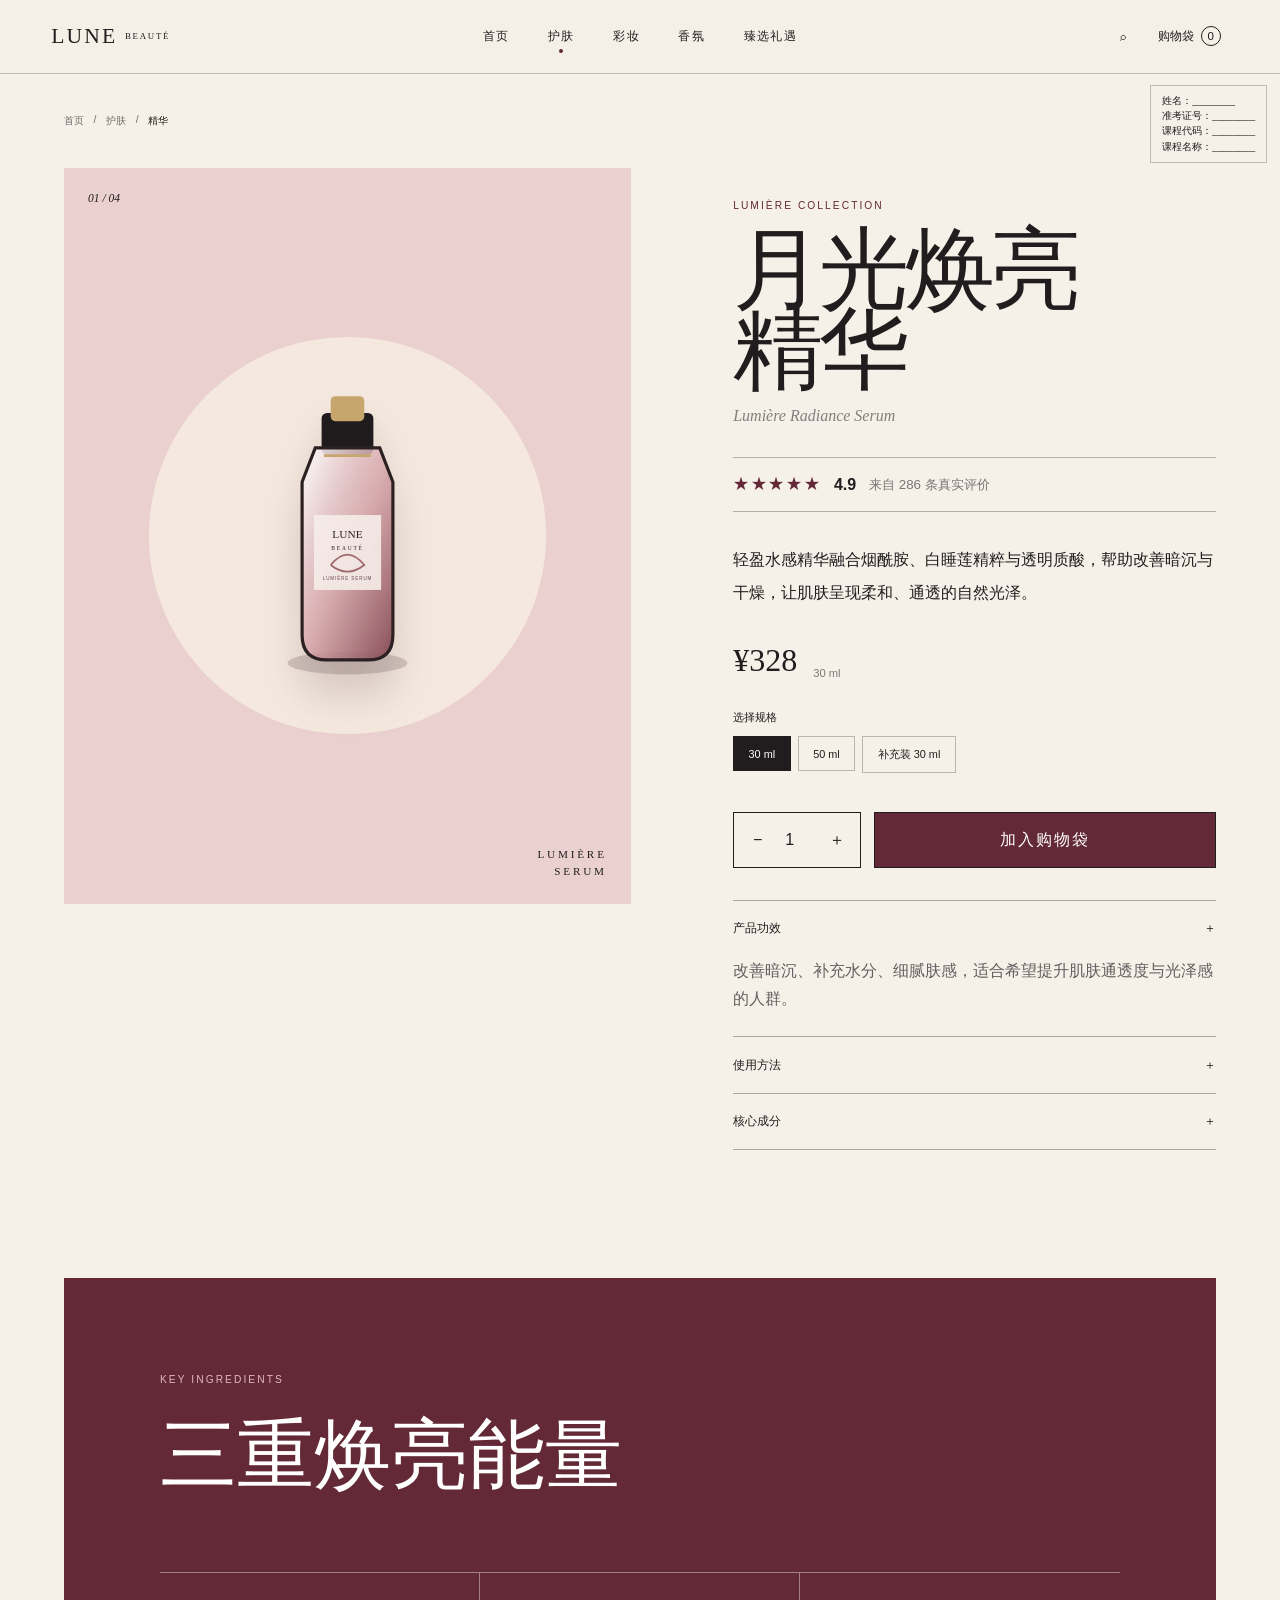
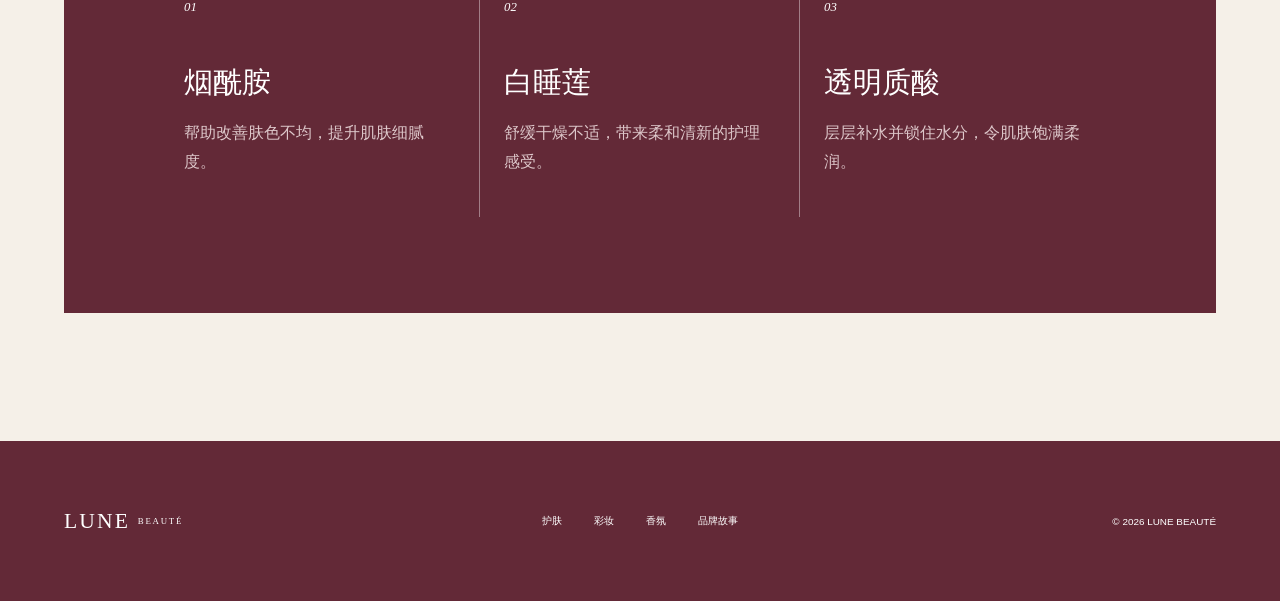
==== detail.html @ d99774e4 "化妆" ====
<!doctype html>
<html lang="zh-CN">
  <head>
    <meta charset="UTF-8" />
    <meta name="viewport" content="width=device-width, initial-scale=1.0" />
    <meta name="description" content="月光焕亮精华商品详情" />
    <title>月光焕亮精华｜LUNE BEAUTÉ</title>
    <link
      rel="icon"
      href="data:image/svg+xml,%3Csvg xmlns='http://www.w3.org/2000/svg' viewBox='0 0 64 64'%3E%3Crect width='64' height='64' fill='%23632937'/%3E%3Ctext x='32' y='42' text-anchor='middle' font-size='30' font-family='Georgia' fill='%23f5f0e8'%3EL%3C/text%3E%3C/svg%3E"
    />
    <link rel="stylesheet" href="css/style.css" />
    <script src="js/main.js" defer></script>
  </head>
  <body>
    <aside class="student-info" aria-label="作业信息">
      <span>姓名：________</span><span>准考证号：________</span
      ><span>课程代码：________</span><span>课程名称：________</span>
    </aside>
    <header class="site-header">
      <button class="menu-button" type="button" aria-label="打开菜单">
        <i></i><i></i>
      </button>
      <a class="logo" href="index.html">LUNE <em>BEAUTÉ</em></a>
      <nav class="main-nav" aria-label="主要导航">
        <a href="index.html">首页</a
        ><a class="active" href="index.html#skincare">护肤</a
        ><a href="index.html#makeup">彩妆</a
        ><a href="index.html#fragrance">香氛</a
        ><a href="detail.html">臻选礼遇</a>
      </nav>
      <div class="header-actions">
        <button type="button" aria-label="搜索">⌕</button
        ><button class="bag-button" type="button">
          购物袋 <span class="bag-count">0</span>
        </button>
      </div>
    </header>

    <main class="detail-page">
      <nav class="breadcrumb" aria-label="面包屑导航">
        <a href="index.html">首页</a><span>/</span
        ><a href="index.html#skincare">护肤</a><span>/</span><b>精华</b>
      </nav>
      <section class="detail-layout">
        <div class="detail-visual">
          <span class="detail-number">01 / 04</span>
          <div class="detail-moon"></div>
          <img
            id="beauty-detail-image"
            src="assets/images/serum.svg"
            alt="月光焕亮精华液"
          />
          <p>LUMIÈRE<br />SERUM</p>
        </div>
        <div class="detail-content">
          <p class="eyebrow">LUMIÈRE COLLECTION</p>
          <h1>月光焕亮<br />精华</h1>
          <p class="english-name">Lumière Radiance Serum</p>
          <div class="review">
            <span>★★★★★</span><b>4.9</b><small>来自 286 条真实评价</small>
          </div>
          <p class="detail-summary">
            轻盈水感精华融合烟酰胺、白睡莲精粹与透明质酸，帮助改善暗沉与干燥，让肌肤呈现柔和、通透的自然光泽。
          </p>
          <div class="detail-price">
            <strong>¥328</strong><span>30 ml</span>
          </div>
          <div class="size-options">
            <p>选择规格</p>
            <button class="selected" type="button">30 ml</button
            ><button type="button">50 ml</button
            ><button type="button">补充装 30 ml</button>
          </div>
          <div class="purchase">
            <div class="quantity">
              <button type="button" data-action="minus">−</button
              ><input
                id="quantity"
                type="number"
                value="1"
                min="1"
                max="9"
                aria-label="数量"
              /><button type="button" data-action="plus">＋</button>
            </div>
            <button class="purchase-button add-bag" type="button">
              加入购物袋
            </button>
          </div>
          <div class="accordions">
            <details open>
              <summary>产品功效 <span>＋</span></summary>
              <p>
                改善暗沉、补充水分、细腻肤感，适合希望提升肌肤通透度与光泽感的人群。
              </p>
            </details>
            <details>
              <summary>使用方法 <span>＋</span></summary>
              <p>
                早晚洁面及化妆水后，取 2—3
                滴均匀涂抹面部与颈部，轻柔按摩至吸收。
              </p>
            </details>
            <details>
              <summary>核心成分 <span>＋</span></summary>
              <p>5% 烟酰胺、白睡莲精粹、多重透明质酸、角鲨烷。</p>
            </details>
          </div>
        </div>
      </section>

      <section class="ingredient-section">
        <div>
          <p class="eyebrow">KEY INGREDIENTS</p>
          <h2>三重焕亮能量</h2>
        </div>
        <div class="ingredient-grid">
          <article>
            <span>01</span>
            <h3>烟酰胺</h3>
            <p>帮助改善肤色不均，提升肌肤细腻度。</p>
          </article>
          <article>
            <span>02</span>
            <h3>白睡莲</h3>
            <p>舒缓干燥不适，带来柔和清新的护理感受。</p>
          </article>
          <article>
            <span>03</span>
            <h3>透明质酸</h3>
            <p>层层补水并锁住水分，令肌肤饱满柔润。</p>
          </article>
        </div>
      </section>
    </main>

    <footer class="site-footer">
      <a class="logo footer-logo" href="index.html">LUNE <em>BEAUTÉ</em></a>
      <nav>
        <a href="index.html#skincare">护肤</a
        ><a href="index.html#makeup">彩妆</a
        ><a href="index.html#fragrance">香氛</a
        ><a href="detail.html">品牌故事</a>
      </nav>
      <p>© 2026 LUNE BEAUTÉ</p>
    </footer>
    <div class="toast" role="status" aria-live="polite">商品已加入购物袋</div>
  </body>
</html>
---- css/style.css ----
:root {
  --ink: #211d1e;
  --cream: #f5f0e8;
  --rose: #c98f97;
  --blush: #ead0cf;
  --wine: #632937;
  --sage: #9aa99a;
  --gold: #b69a62;
  --serif: Didot, "Bodoni MT", Georgia, "Songti SC", serif;
  --sans: "Gill Sans", "Microsoft YaHei", sans-serif;
}

* {
  box-sizing: border-box;
}
html {
  scroll-behavior: smooth;
}
body {
  margin: 0;
  color: var(--ink);
  background: var(--cream);
  font-family: var(--sans);
}
img {
  display: block;
  max-width: 100%;
}
a {
  color: inherit;
  text-decoration: none;
}
button,
input {
  color: inherit;
  font: inherit;
}
.sr-only {
  position: absolute;
  width: 1px;
  height: 1px;
  padding: 0;
  margin: -1px;
  overflow: hidden;
  clip: rect(0, 0, 0, 0);
  white-space: nowrap;
  border: 0;
}
.student-info {
  position: fixed;
  z-index: 100;
  top: 5.3rem;
  right: 0.8rem;
  display: grid;
  gap: 0.15rem;
  padding: 0.55rem 0.7rem;
  border: 1px solid rgba(33, 29, 30, 0.25);
  background: rgba(245, 240, 232, 0.94);
  font-size: 0.6rem;
  line-height: 1.35;
}
.site-header {
  position: sticky;
  z-index: 50;
  top: 0;
  height: 4.6rem;
  padding: 0 max(4vw, 1.2rem);
  display: grid;
  grid-template-columns: 1fr auto 1fr;
  align-items: center;
  gap: 2rem;
  color: var(--ink);
  background: rgba(245, 240, 232, 0.96);
  border-bottom: 1px solid rgba(33, 29, 30, 0.25);
  backdrop-filter: blur(12px);
}
.menu-button {
  display: none;
  width: 2rem;
  padding: 0;
  border: 0;
  background: transparent;
}
.menu-button i {
  display: block;
  width: 1.6rem;
  height: 1px;
  margin: 0.35rem 0;
  background: var(--ink);
}
.logo {
  justify-self: start;
  font: 500 1.35rem var(--serif);
  letter-spacing: 0.1em;
}
.logo em {
  font-size: 0.55rem;
  font-style: normal;
  letter-spacing: 0.2em;
  vertical-align: 0.25rem;
}
.main-nav {
  display: flex;
  gap: clamp(1.2rem, 3vw, 3.2rem);
  font-size: 0.72rem;
  letter-spacing: 0.12em;
}
.main-nav a {
  position: relative;
  padding: 1.8rem 0;
}
.main-nav a::after {
  content: "";
  position: absolute;
  left: 50%;
  bottom: 1.2rem;
  width: 4px;
  height: 4px;
  border-radius: 50%;
  background: var(--wine);
  opacity: 0;
  transform: translateX(-50%);
}
.main-nav a:hover::after,
.main-nav a.active::after {
  opacity: 1;
}
.header-actions {
  justify-self: end;
  display: flex;
  align-items: center;
  gap: 1rem;
}
.header-actions button {
  padding: 0.5rem;
  border: 0;
  background: transparent;
  font-size: 0.72rem;
  cursor: pointer;
}
.bag-count {
  display: inline-grid;
  place-items: center;
  min-width: 1.25rem;
  height: 1.25rem;
  margin-left: 0.25rem;
  border: 1px solid;
  border-radius: 50%;
}
.section-space {
  padding: 8rem max(5vw, 2rem);
}
.eyebrow,
.section-title > p {
  margin: 0 0 1.2rem;
  color: var(--wine);
  font-size: 0.64rem;
  letter-spacing: 0.2em;
}

.hero {
  position: relative;
  min-height: calc(100vh - 4.6rem);
  display: grid;
  grid-template-columns: 1.08fr 0.92fr;
  border-bottom: 1px solid rgba(33, 29, 30, 0.3);
}
.hero-image {
  position: relative;
  display: grid;
  place-items: center;
  min-height: 42rem;
  background: var(--blush);
  overflow: hidden;
}
.hero-image::after {
  content: "";
  position: absolute;
  inset: 1.3rem;
  border: 1px solid rgba(33, 29, 30, 0.22);
  border-radius: 52% 52% 0 0;
}
.hero-image img {
  position: relative;
  z-index: 2;
  width: min(42%, 22rem);
  height: 70%;
  object-fit: contain;
  filter: drop-shadow(0 28px 22px rgba(64, 34, 39, 0.2));
}
.moon {
  position: absolute;
  width: min(72%, 37rem);
  aspect-ratio: 1;
  border-radius: 50%;
  background: #f7ece3;
  box-shadow: inset -3rem -1rem 0 rgba(201, 143, 151, 0.18);
}
.vertical-word {
  position: absolute;
  z-index: 3;
  left: 2rem;
  bottom: 3rem;
  font: 500 0.66rem var(--serif);
  letter-spacing: 0.42em;
  writing-mode: vertical-rl;
}
.hero-copy {
  padding: 7rem max(6vw, 3rem);
  display: flex;
  flex-direction: column;
  justify-content: center;
}
.hero h1 {
  margin: 0;
  font: 400 clamp(4.4rem, 7.4vw, 8.5rem) / 0.9 var(--serif);
  letter-spacing: -0.045em;
}
.hero h1 span {
  color: var(--wine);
  font-style: italic;
}
.hero-copy > p:not(.eyebrow) {
  max-width: 35rem;
  margin: 2.2rem 0;
  color: #5d5657;
  font-family: var(--serif);
  font-size: 1.06rem;
  line-height: 2;
}
.line-button {
  width: fit-content;
  display: inline-flex;
  align-items: center;
  justify-content: space-between;
  gap: 3rem;
  padding: 0.8rem 0;
  border-bottom: 1px solid;
  font-size: 0.7rem;
  letter-spacing: 0.12em;
}
.line-button span {
  font-size: 1.1rem;
}
.hero-index {
  position: absolute;
  right: 2rem;
  bottom: 2rem;
  display: flex;
  align-items: center;
  gap: 0.8rem;
  font: 400 0.72rem var(--serif);
}
.hero-index span {
  width: 4rem;
  height: 1px;
  background: var(--ink);
}
.hero-index small {
  opacity: 0.45;
}
.promise-strip {
  min-height: 4.5rem;
  padding: 1rem max(5vw, 2rem);
  display: flex;
  justify-content: center;
  align-items: center;
  gap: clamp(1rem, 4vw, 4.5rem);
  color: white;
  background: var(--ink);
  font: 400 0.72rem var(--serif);
  letter-spacing: 0.18em;
}
.promise-strip i {
  color: var(--rose);
}

.section-title h2 {
  margin: 0;
  font: 400 clamp(3.3rem, 6vw, 7rem) / 1.02 var(--serif);
  letter-spacing: -0.045em;
}
.category-grid {
  display: grid;
  grid-template-columns: repeat(3, 1fr);
  margin-top: 5rem;
  border-top: 1px solid var(--ink);
  border-left: 1px solid var(--ink);
}
.category-card {
  min-height: 28rem;
  padding: 1.5rem;
  display: flex;
  flex-direction: column;
  justify-content: space-between;
  border-right: 1px solid var(--ink);
  border-bottom: 1px solid var(--ink);
  transition: transform 0.35s;
}
.category-card:hover {
  transform: translateY(-0.8rem);
}
.category-card > span {
  font: italic 1rem var(--serif);
}
.category-card h3 {
  margin: 0;
  font: 400 clamp(2.6rem, 4vw, 5rem) var(--serif);
}
.category-card p {
  margin: 0.5rem 0 0;
  font-size: 0.65rem;
  letter-spacing: 0.12em;
}
.category-card b {
  align-self: end;
  font-size: 1.5rem;
  font-weight: 400;
}
.category-card.rose {
  background: #dfb5b6;
}
.category-card.nude {
  background: #d9c2ad;
}
.category-card.dark {
  color: white;
  background: var(--wine);
}

.product-section {
  background: #faf7f1;
  border-top: 1px solid rgba(33, 29, 30, 0.2);
  border-bottom: 1px solid rgba(33, 29, 30, 0.2);
}
.product-top {
  display: flex;
  align-items: end;
  justify-content: space-between;
  gap: 3rem;
  margin-bottom: 4rem;
}
.product-top .section-title h2 {
  font-size: clamp(3rem, 5vw, 5.8rem);
}
.search-form {
  display: flex;
  min-width: 20rem;
  border-bottom: 1px solid var(--ink);
}
.search-form input {
  min-width: 0;
  flex: 1;
  padding: 0.7rem 0;
  border: 0;
  outline: 0;
  background: transparent;
  font-family: var(--serif);
}
.search-form button {
  border: 0;
  background: transparent;
  font-size: 0.68rem;
  cursor: pointer;
}
.product-grid {
  display: grid;
  grid-template-columns: repeat(4, 1fr);
  gap: 1.5rem;
}
.product-card[hidden] {
  display: none;
}
.product-card {
  min-width: 0;
}
.product-visual {
  position: relative;
  display: grid;
  place-items: center;
  aspect-ratio: 0.78;
  overflow: hidden;
}
.product-visual img {
  width: 76%;
  height: 84%;
  object-fit: contain;
  transition: transform 0.5s;
  filter: drop-shadow(0 20px 15px rgba(44, 29, 33, 0.15));
}
.product-visual:hover img {
  transform: translateY(-0.6rem) scale(1.03);
}
.product-visual.blush {
  background: #ead0cf;
}
.product-visual.sand {
  background: #dfcfbc;
}
.product-visual.wine {
  background: #7b3544;
}
.product-visual.sage {
  background: #cbd3c9;
}
.product-label {
  position: absolute;
  top: 1rem;
  left: 1rem;
  font: italic 0.7rem var(--serif);
}
.product-label.light {
  color: white;
}
.product-info {
  padding: 1.1rem 0.2rem;
}
.product-info > p {
  margin: 0 0 0.55rem;
  color: #817779;
  font-size: 0.61rem;
  letter-spacing: 0.1em;
}
.product-info h3 {
  margin: 0;
  font: 400 1.28rem var(--serif);
}
.product-info > div {
  display: flex;
  align-items: center;
  justify-content: space-between;
  margin-top: 1rem;
}
.product-info strong {
  font: 400 1rem var(--serif);
}
.product-info button {
  padding: 0.35rem 0;
  border: 0;
  border-bottom: 1px solid;
  background: transparent;
  font-size: 0.65rem;
  cursor: pointer;
}
.empty-state {
  padding: 3rem;
  text-align: center;
  border: 1px solid;
  font-family: var(--serif);
}

.story-section {
  display: grid;
  grid-template-columns: 1fr 1fr;
  min-height: 48rem;
  color: white;
  background: var(--ink);
}
.story-copy {
  padding: 8rem max(6vw, 3rem);
  display: flex;
  flex-direction: column;
  justify-content: center;
}
.story-copy h2 {
  margin: 0;
  font: 400 clamp(3.5rem, 6vw, 7rem) / 0.96 var(--serif);
}
.story-copy > p:not(.eyebrow) {
  max-width: 35rem;
  margin: 2rem 0;
  color: #c7bfc0;
  font-family: var(--serif);
  font-size: 1rem;
  line-height: 2;
}
.line-button.light {
  color: white;
}
.story-art {
  position: relative;
  display: grid;
  place-items: center;
  background: var(--rose);
  overflow: hidden;
}
.arch {
  width: 66%;
  height: 78%;
  display: grid;
  place-items: center;
  border: 1px solid rgba(33, 29, 30, 0.5);
  border-radius: 50% 50% 0 0;
  background: #e9d5cd;
}
.arch img {
  width: 58%;
  height: 76%;
  object-fit: contain;
}
.story-art > span {
  position: absolute;
  bottom: 2rem;
  right: 2rem;
  color: var(--ink);
  font: 0.65rem var(--serif);
  letter-spacing: 0.25em;
}
.newsletter {
  padding: 7rem max(5vw, 2rem);
  text-align: center;
}
.newsletter > p {
  color: var(--wine);
  font-size: 0.62rem;
  letter-spacing: 0.2em;
}
.newsletter h2 {
  margin: 1rem 0 2rem;
  font: 400 clamp(2.5rem, 4vw, 4.5rem) var(--serif);
}
.newsletter form {
  max-width: 34rem;
  margin: auto;
  display: flex;
  border-bottom: 1px solid;
}
.newsletter input {
  flex: 1;
  padding: 0.8rem 0;
  border: 0;
  outline: 0;
  background: transparent;
  font-family: var(--serif);
}
.newsletter button {
  border: 0;
  background: transparent;
  font-size: 0.68rem;
  cursor: pointer;
}
.site-footer {
  min-height: 10rem;
  padding: 2rem max(5vw, 2rem);
  display: grid;
  grid-template-columns: 1fr auto 1fr;
  align-items: center;
  gap: 2rem;
  color: white;
  background: var(--wine);
}
.site-footer nav {
  display: flex;
  gap: 2rem;
  font-size: 0.65rem;
}
.site-footer p {
  justify-self: end;
  font-size: 0.62rem;
}
.footer-logo {
  color: white;
}
.toast {
  position: fixed;
  z-index: 200;
  left: 50%;
  bottom: 2rem;
  padding: 0.8rem 1.3rem;
  color: white;
  background: var(--wine);
  font-size: 0.68rem;
  letter-spacing: 0.1em;
  transform: translate(-50%, 150%);
  opacity: 0;
  pointer-events: none;
  transition: transform 0.3s;
}
.toast.show {
  transform: translate(-50%, 0);
  opacity: 1;
}

.detail-page {
  padding: 2.5rem max(5vw, 2rem) 8rem;
}
.breadcrumb {
  display: flex;
  gap: 0.6rem;
  margin-bottom: 2.5rem;
  color: #756c6e;
  font-size: 0.65rem;
}
.breadcrumb b {
  color: var(--ink);
  font-weight: 400;
}
.detail-layout {
  display: grid;
  grid-template-columns: 1.08fr 0.92fr;
  gap: clamp(3rem, 8vw, 8rem);
}
.detail-visual {
  position: sticky;
  top: 7rem;
  align-self: start;
  min-height: 46rem;
  display: grid;
  place-items: center;
  background: var(--blush);
  overflow: hidden;
}
.detail-moon {
  position: absolute;
  width: 70%;
  aspect-ratio: 1;
  border-radius: 50%;
  background: #f5e9df;
}
.detail-visual img {
  position: relative;
  z-index: 2;
  width: 40%;
  max-height: 38rem;
  filter: drop-shadow(0 30px 20px rgba(62, 37, 41, 0.2));
}
.detail-number {
  position: absolute;
  z-index: 3;
  top: 1.5rem;
  left: 1.5rem;
  font: italic 0.72rem var(--serif);
}
.detail-visual > p {
  position: absolute;
  right: 1.5rem;
  bottom: 1.5rem;
  margin: 0;
  font: 0.7rem/1.5 var(--serif);
  letter-spacing: 0.25em;
  text-align: right;
}
.detail-content {
  padding-top: 2rem;
}
.detail-content h1 {
  margin: 0;
  font: 400 clamp(4rem, 7vw, 7.5rem) / 0.9 var(--serif);
  letter-spacing: -0.045em;
}
.english-name {
  margin: 1rem 0 2rem;
  color: #887c7e;
  font: italic 1rem var(--serif);
}
.review {
  display: flex;
  align-items: center;
  gap: 0.8rem;
  padding: 1rem 0;
  border-top: 1px solid rgba(33, 29, 30, 0.3);
  border-bottom: 1px solid rgba(33, 29, 30, 0.3);
}
.review span {
  color: var(--wine);
  letter-spacing: 0.1em;
}
.review small {
  color: #7e7476;
}
.detail-summary {
  margin: 2rem 0;
  font-family: var(--serif);
  font-size: 1.03rem;
  line-height: 2;
}
.detail-price {
  display: flex;
  align-items: end;
  gap: 1rem;
  margin-bottom: 2rem;
}
.detail-price strong {
  font: 400 2rem var(--serif);
}
.detail-price span {
  color: #817779;
  font-size: 0.7rem;
}
.size-options > p {
  margin: 0 0 0.7rem;
  font-size: 0.68rem;
}
.size-options button {
  padding: 0.65rem 0.9rem;
  margin: 0 0.45rem 0.45rem 0;
  border: 1px solid #bdb4b2;
  background: transparent;
  font-size: 0.68rem;
  cursor: pointer;
}
.size-options button.selected {
  color: white;
  background: var(--ink);
  border-color: var(--ink);
}
.purchase {
  display: grid;
  grid-template-columns: 8rem 1fr;
  gap: 0.8rem;
  margin: 2rem 0;
}
.quantity {
  display: grid;
  grid-template-columns: 1fr 2rem 1fr;
  border: 1px solid;
}
.quantity button,
.quantity input {
  min-width: 0;
  border: 0;
  text-align: center;
  background: transparent;
}
.quantity input {
  width: 100%;
  appearance: textfield;
}
.purchase-button {
  min-height: 3.5rem;
  border: 1px solid var(--ink);
  color: white;
  background: var(--wine);
  letter-spacing: 0.12em;
  cursor: pointer;
}
.accordions details {
  border-top: 1px solid rgba(33, 29, 30, 0.35);
}
.accordions details:last-child {
  border-bottom: 1px solid rgba(33, 29, 30, 0.35);
}
.accordions summary {
  padding: 1.2rem 0;
  display: flex;
  justify-content: space-between;
  cursor: pointer;
  font-size: 0.75rem;
  list-style: none;
}
.accordions details p {
  margin: 0 0 1.4rem;
  color: #665e60;
  font-family: var(--serif);
  line-height: 1.8;
}
.ingredient-section {
  margin-top: 8rem;
  padding: 6rem;
  color: white;
  background: var(--wine);
}
.ingredient-section h2 {
  margin: 0;
  font: 400 clamp(3.5rem, 6vw, 7rem) var(--serif);
}
.ingredient-section .eyebrow {
  color: #e0b9bd;
}
.ingredient-grid {
  display: grid;
  grid-template-columns: repeat(3, 1fr);
  margin-top: 4rem;
  border-top: 1px solid rgba(255, 255, 255, 0.4);
}
.ingredient-grid article {
  min-height: 15rem;
  padding: 1.5rem;
  border-right: 1px solid rgba(255, 255, 255, 0.4);
}
.ingredient-grid article:last-child {
  border: 0;
}
.ingredient-grid span {
  font: italic 0.8rem var(--serif);
}
.ingredient-grid h3 {
  margin: 3rem 0 1rem;
  font: 400 1.8rem var(--serif);
}
.ingredient-grid p {
  color: #ddc7ca;
  font-family: var(--serif);
  line-height: 1.8;
}

@media (max-width: 950px) {
  .site-header {
    grid-template-columns: auto 1fr auto;
  }
  .menu-button {
    display: block;
  }
  .logo {
    justify-self: center;
  }
  .main-nav {
    display: none;
  }
  .hero,
  .detail-layout,
  .story-section {
    grid-template-columns: 1fr;
  }
  .hero-copy {
    padding: 6rem 2rem;
  }
  .hero-image {
    min-height: 40rem;
  }
  .product-grid {
    grid-template-columns: repeat(2, 1fr);
  }
  .detail-visual {
    position: relative;
    top: 0;
    min-height: 40rem;
  }
  .ingredient-section {
    padding: 5rem 2rem;
  }
}

@media (max-width: 600px) {
  .student-info {
    position: absolute;
    top: 5rem;
    font-size: 0.53rem;
  }
  .section-space {
    padding: 6rem 1.2rem;
  }
  .header-actions > button:first-child {
    display: none;
  }
  .bag-button {
    font-size: 0 !important;
  }
  .bag-count {
    font-size: 0.7rem;
  }
  .hero-image {
    min-height: 34rem;
    padding-top: 5rem;
  }
  .hero-image img {
    width: 50%;
  }
  .hero h1 {
    font-size: 4rem;
  }
  .promise-strip {
    flex-wrap: wrap;
    gap: 0.8rem 1.4rem;
  }
  .category-grid,
  .product-grid {
    grid-template-columns: 1fr;
  }
  .category-card {
    min-height: 19rem;
  }
  .product-top {
    display: block;
  }
  .search-form {
    min-width: 0;
    margin-top: 2rem;
  }
  .story-art {
    min-height: 38rem;
  }
  .site-footer {
    grid-template-columns: 1fr;
  }
  .site-footer nav {
    flex-wrap: wrap;
  }
  .site-footer p {
    justify-self: start;
  }
  .detail-page {
    padding: 7rem 1.2rem 4rem;
  }
  .detail-content h1 {
    font-size: 4rem;
  }
  .purchase {
    grid-template-columns: 1fr;
  }
  .ingredient-section {
    padding: 4rem 1.2rem;
  }
  .ingredient-grid {
    grid-template-columns: 1fr;
  }
  .ingredient-grid article {
    border-right: 0;
    border-bottom: 1px solid rgba(255, 255, 255, 0.4);
  }
}
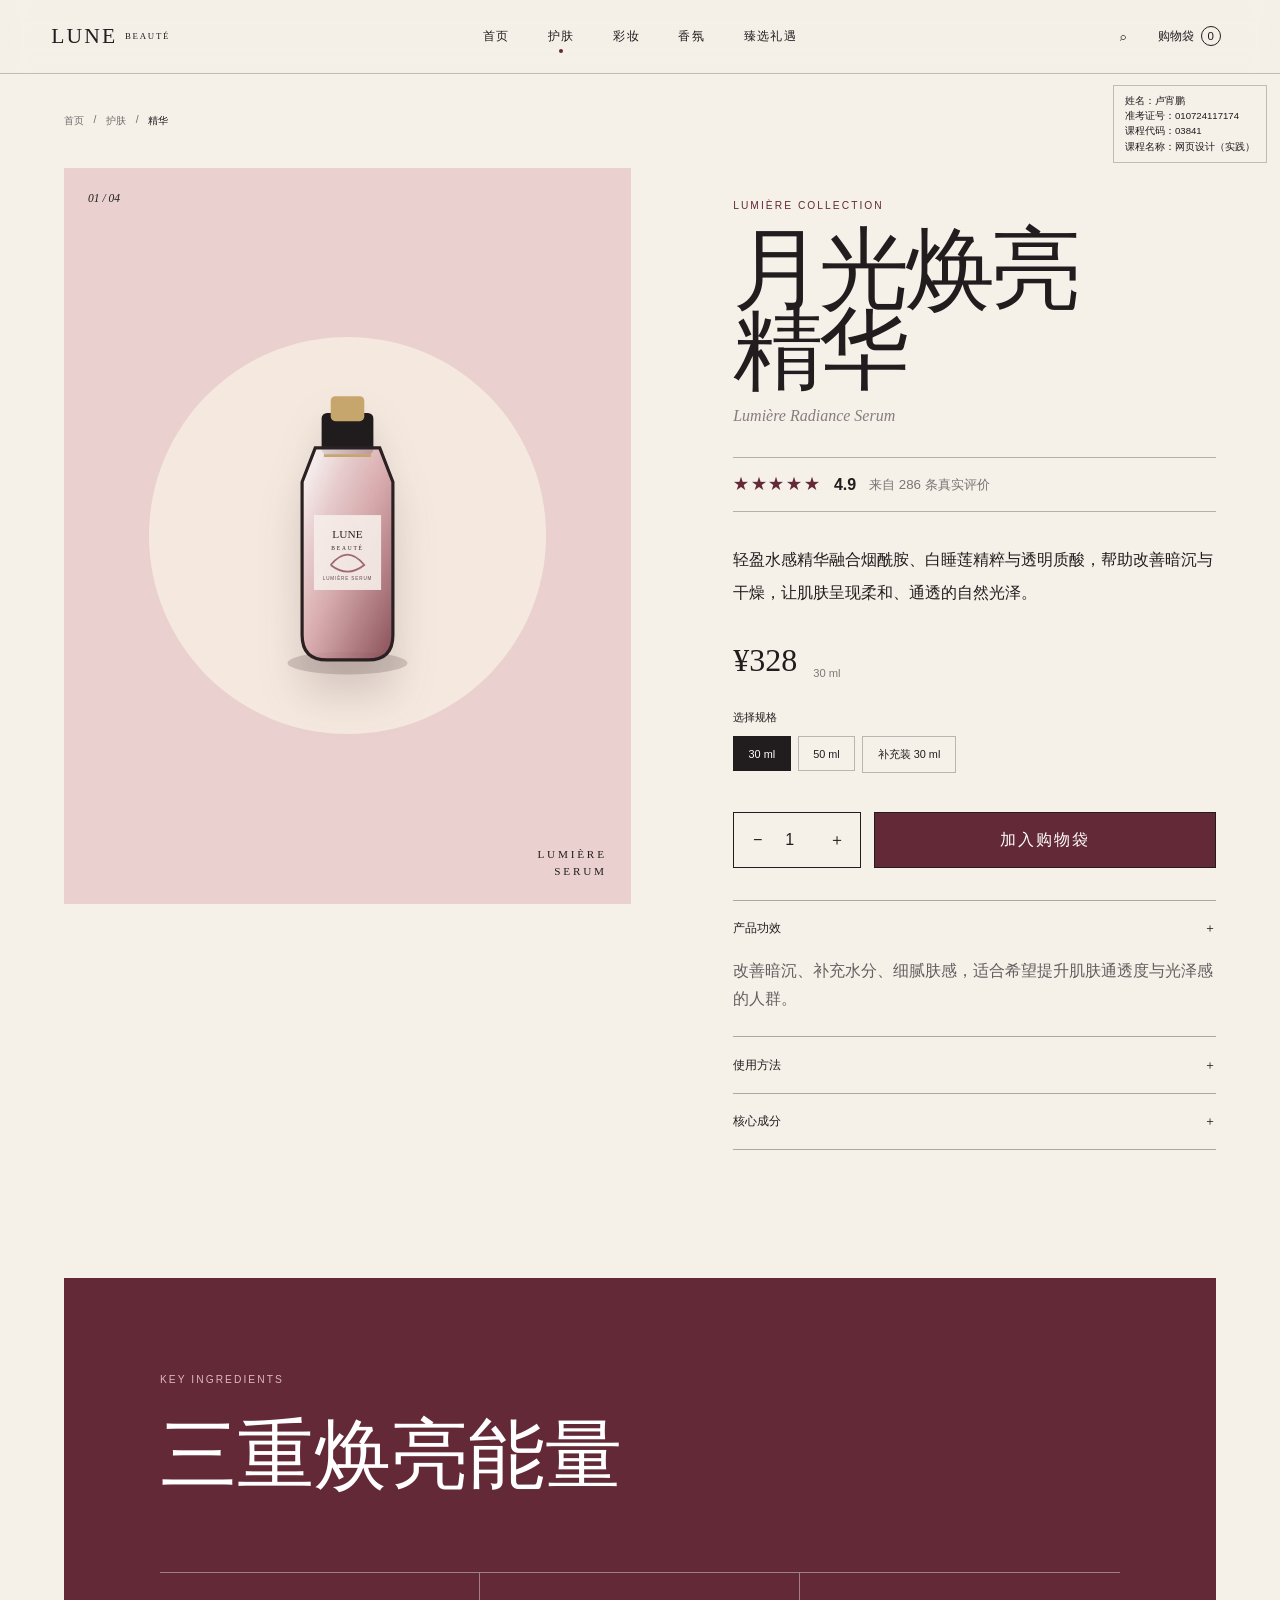
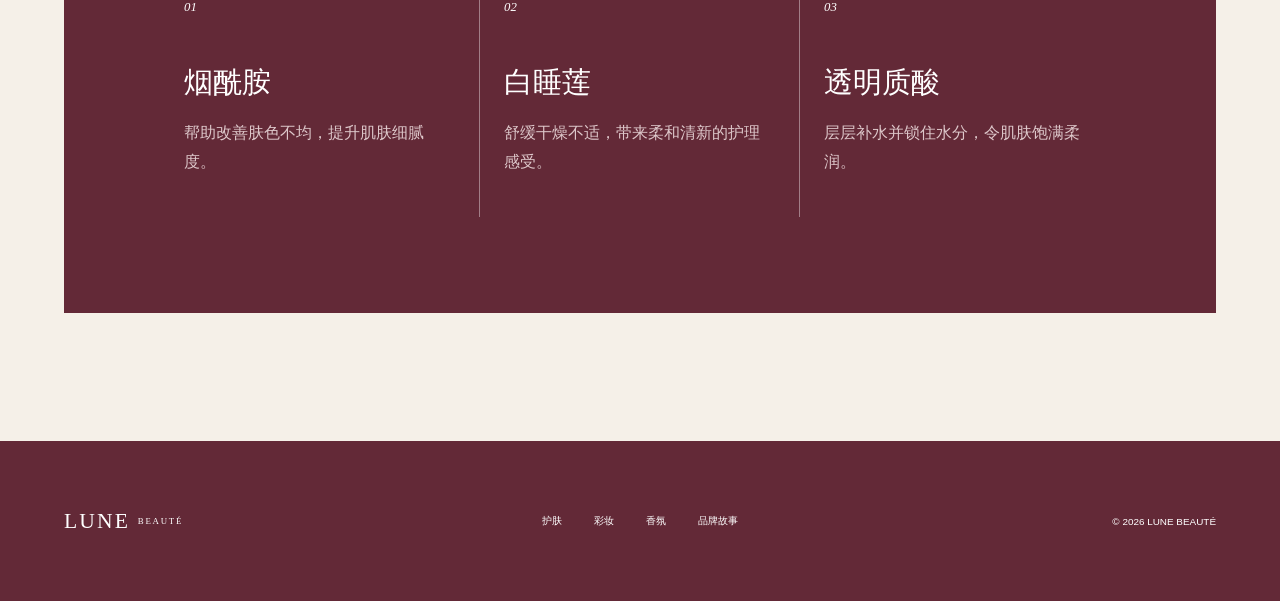
==== commit 86fb3793: "1" ====
--- a/detail.html
+++ b/detail.html
@@ -14,8 +14,8 @@
   </head>
   <body>
     <aside class="student-info" aria-label="作业信息">
-      <span>姓名：________</span><span>准考证号：________</span
-      ><span>课程代码：________</span><span>课程名称：________</span>
+      <span>姓名：卢宵鹏</span><span>准考证号：010724117174</span
+      ><span>课程代码：03841</span><span>课程名称：网页设计（实践）</span>
     </aside>
     <header class="site-header">
       <button class="menu-button" type="button" aria-label="打开菜单">
